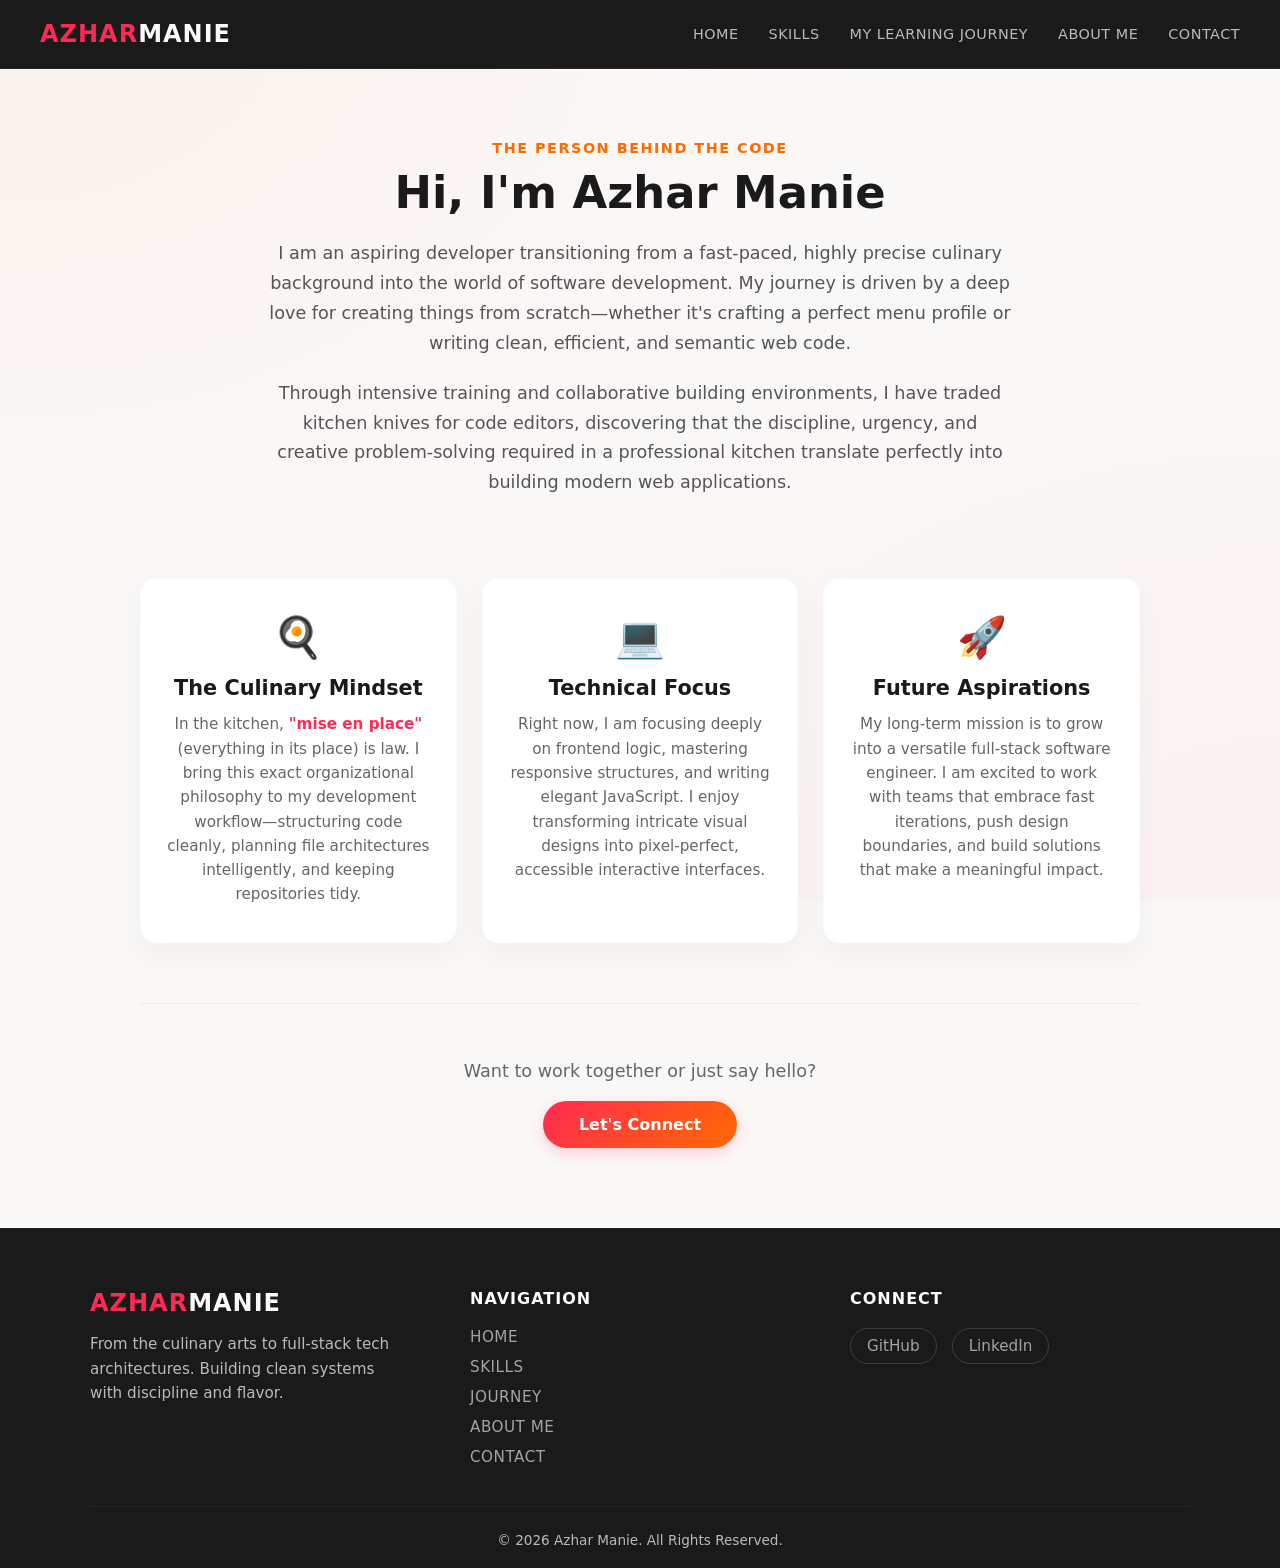
==== about.html @ bdbd527b "added my html and css files" ====
<!DOCTYPE html>
<html lang="en">
<head>
  <meta charset="UTF-8">
  <meta name="viewport" content="width=device-width, initial-scale=1.0">
  <title>My Journey | About Me</title>
  <link rel="stylesheet" href="./style.css">
</head>
<body class="about_body">

  <header>
    <h2 class="logo">AZHAR<span>MANIE</span></h2>
    <nav>
      <ul>
        <li><a href="./index.html">Home</a></li>
        <li><a href="./skills.html">Skills</a></li>
        <li><a href="./my_learning_journey.html">My Learning Journey</a></li>
        <li><a href="./about.html">About Me</a></li>
        <li><a href="./contact.html">Contact</a></li>
      </ul>
    </nav>
  </header>

  <main class="about_main">
    <!-- Profile Showcase Section -->
    <section class="about_profile">
      <div class="about_text">
        <span class="about_subtitle">The Person Behind The Code</span>
        <h1>Hi, I'm Azhar Manie</h1>
        <p>
          I am an aspiring developer transitioning from a fast-paced, highly precise culinary background into the world of software development. My journey is driven by a deep love for creating things from scratch—whether it's crafting a perfect menu profile or writing clean, efficient, and semantic web code.
        </p>
        <p>
          Through intensive training and collaborative building environments, I have traded kitchen knives for code editors, discovering that the discipline, urgency, and creative problem-solving required in a professional kitchen translate perfectly into building modern web applications.
        </p>
      </div>
    </section>

    <!-- Core Philosophy Grids -->
    <section class="about_grid">
      <div class="grid_card">
        <div class="card_icon">🍳</div>
        <h3>The Culinary Mindset</h3>
        <p>
          In the kitchen, <em>"mise en place"</em> (everything in its place) is law. I bring this exact organizational philosophy to my development workflow—structuring code cleanly, planning file architectures intelligently, and keeping repositories tidy.
        </p>
      </div>

      <div class="grid_card">
        <div class="card_icon">💻</div>
        <h3>Technical Focus</h3>
        <p>
          Right now, I am focusing deeply on frontend logic, mastering responsive structures, and writing elegant JavaScript. I enjoy transforming intricate visual designs into pixel-perfect, accessible interactive interfaces.
        </p>
      </div>

      <div class="grid_card">
        <div class="card_icon">🚀</div>
        <h3>Future Aspirations</h3>
        <p>
          My long-term mission is to grow into a versatile full-stack software engineer. I am excited to work with teams that embrace fast iterations, push design boundaries, and build solutions that make a meaningful impact.
        </p>
      </div>
    </section>

    <!-- Bottom Contact CTA -->
    <div class="about_cta_container">
      <p>Want to work together or just say hello?</p>
      <a href="./contact.html" class="about_btn">Let's Connect</a>
    </div>
  </main>

  <!-- Global Footer Component -->
  <footer>
    <div class="footer_container">
      <div class="footer_brand">
        <h3 class="logo">AZHAR<span>MANIE</span></h3>
        <p>From the culinary arts to full-stack tech architectures. Building clean systems with discipline and flavor.</p>
      </div>
      
      <div class="footer_links">
        <h4>Navigation</h4>
        <ul>
          <li><a href="./index.html">Home</a></li>
          <li><a href="./skills.html">Skills</a></li>
          <li><a href="./my_learning_journey.html">Journey</a></li>
          <li><a href="./about.html">About Me</a></li>
          <li><a href="./contact.html">Contact</a></li>
        </ul>
      </div>
      
      <div class="footer_socials">
        <h4>Connect</h4>
        <div class="social_icons">
          <a href="https://github.com/chefmanie27-pixel" target="_blank" rel="noopener" aria-label="GitHub">GitHub</a>
          <a href="https://www.linkedin.com/in/azhar-manie-b48244403" target="_blank" rel="noopener" aria-label="LinkedIn">LinkedIn</a>
        </div>
      </div>
    </div>
    
    <div class="footer_bottom">
      <p>&copy; 2026 Azhar Manie. All Rights Reserved.</p>
    </div>
  </footer>
  
</body>
</html>
---- style.css ----
html {
  scroll-behavior: smooth;
}

/* Base styles */
body {
  margin: 0;
  padding: 0;
  font-family: system-ui, -apple-system, BlinkMacSystemFont, 'Segoe UI', Roboto, Oxygen, Ubuntu, Cantarell, 'Open Sans', 'Helvetica Neue', sans-serif;
  background-color: #fff;
}

/* Header & Nav */
header {
  background-color: #1a1a1a; 
  color: white;
  padding: 20px 40px;
  display: flex;
  justify-content: space-between;
  align-items: center;
  position: fixed; 
  top: 0;
  left: 0;
  right: 0;
  box-sizing: border-box;
  z-index: 100;
  border-bottom: 1px solid rgba(255, 255, 255, 0.05);
}

ul {
  list-style-type: none;
  margin: 0;
  padding: 0;
  gap: 30px;
  display: flex;
}

li {
  cursor: pointer;
  text-transform: uppercase;
  font-size: 0.9rem;
  letter-spacing: 0.5px;
}

nav a {
  color: rgba(255, 255, 255, 0.7);
  text-decoration: none;
  transition: all 0.2s ease;
}

nav a:hover {
  color: #ff6a00; 
}

/* Logo */
.logo {
  font-size: 24px;
  font-weight: bold;
  color: #ff2a54; 
  margin: 0;
  letter-spacing: 1px;
}

.logo span {
  color: rgb(252, 249, 249);
}

/* Hero Section */
.hero {
  background: linear-gradient(-45deg, #ff2a54, #ff6a00, #ff2a54, #ff6a00); 
  width: 100%;
  height: 100vh;
  box-sizing: border-box;
  display: flex;
  flex-direction: column;
  justify-content: center;
  align-items: center;
  position: relative;
  padding: 100px 20px 20px 20px; 
  background-size: 400% 400%;
  animation: gradientBG 9s ease infinite;
}

/* Updated Keyframes for visible movement */
@keyframes gradientBG {
  0% {
    background-position: 0% 50%;
  }
  50% {
    background-position: 100% 50%;
  }
  100% {
    background-position: 0% 50%;
  }
}

/* Gradient-Matched Frosted Glass Showcase Card */
.hero_card {
  background: linear-gradient(
    135deg,
    rgba(255, 42, 84, 0.15) 0%, 
    rgba(255, 106, 0, 0.1) 100%    
  );
  
  border: 1px solid rgba(255, 255, 255, 0.12); 
  border-radius: 24px;
  padding: 50px 40px;
  backdrop-filter: blur(18px); 
  -webkit-backdrop-filter: blur(18px);
  
  max-width: 550px;
  width: 100%;
  display: flex;
  flex-direction: column;
  align-items: center;
  text-align: center;
  box-shadow: 0 15px 50px rgba(0, 0, 0, 0.25);
  box-sizing: border-box;
}

.hero h1 {
  font-size: clamp(2.2rem, 6vw, 3.8rem); 
  text-transform: uppercase;
  font-weight: 800;
  letter-spacing: -0.5px;
  color: white;
  margin: 0;
  text-shadow: 0 2px 10px rgba(0, 0, 0, 0.1);
}

/* Quote Layout */
.quote-container {
  font-size: 1.2rem;
  color: rgba(255, 255, 255, 0.85);
  margin-top: 30px;
  text-align: center;
  max-width: 600px;
}

.quote-container blockquote {
  margin: 0 0 8px 0;
  font-style: italic;
}

.quote-container cite {
  font-size: 0.9rem;
  opacity: 0.7;
  display: block;
}

/* Premium Contrast Button */
.hero_btn {
  display: inline-block; 
  padding: 12px 32px;
  font-size: 0.95rem;
  font-weight: 600;
  background-color: white; 
  color: #ff2a54;
  text-decoration: none;
  border-radius: 30px;
  margin-top: 25px;
  box-shadow: 0 4px 15px rgba(0, 0, 0, 0.15);
  transition: all 0.3s cubic-bezier(0.16, 1, 0.3, 1);
}

.hero_btn:hover {
  transform: translateY(-2px);
  box-shadow: 0 6px 20px rgba(0, 0, 0, 0.22);
  background-color: #f8f9fa;
}

/* ==========================================
   Skills Table Styles 
   ========================================== */

/* Main layout fix to prevent content hiding under the fixed header */
.skills_main {
  padding-top: 140px; 
  max-width: 1100px;
  margin: 0 auto;
  padding-left: 20px;
  padding-right: 20px;
  padding-bottom: 60px; /* Space at the bottom of the page */
}

.skills {
  text-align: center;
  margin-bottom: 40px;
}

.skills h1 {
  font-size: 2.5rem;
  color: #1a1a1a;
  margin-bottom: 10px;
}

.skills p {
  color: #666;
  font-size: 1.1rem;
  margin-bottom: 40px;
}

/* Table Container for responsiveness */
.skills-table {
  width: 100%;
  border-collapse: separate;
  border-spacing: 0;
  margin: 20px 0;
  border-radius: 12px;
  overflow: hidden; 
  box-shadow: 0 10px 30px rgba(0, 0, 0, 0.08);
}

/* Table Header */
.skills-table thead tr {
  background: linear-gradient(135deg, #ff2a54, #ff6a00);
  color: #ffffff;
  text-align: left;
  font-weight: 600;
  text-transform: uppercase;
  font-size: 0.85rem;
  letter-spacing: 1px;
}

.skills-table th, 
.skills-table td {
  padding: 18px 24px;
}

/* Table Body Row Styling */
.skills-table tbody tr {
  border-bottom: 1px solid #eeeeee;
  transition: background-color 0.2s ease;
  background-color: #ffffff;
}

/* Alternating Row Colors */
.skills-table tbody tr:nth-of-type(even) {
  background-color: #fcfcfc;
}

/* Hover Effect (Frosted subtle pink hint) */
.skills-table tbody tr:hover {
  background-color: rgba(255, 42, 84, 0.04);
  cursor: default;
}

/* Last Row Border Fix */
.skills-table tbody tr:last-of-type {
  border-bottom: 2px solid #ff6a00;
}

/* Highlighting the Category Column */
.skills-table td strong {
  color: #ff2a54;
  font-weight: 600;
}

/* Base styles for Skills Page Layout */
.skills_body {
  margin: 0;
  padding: 0;
  font-family: system-ui, -apple-system, BlinkMacSystemFont, 'Segoe UI', Roboto, Oxygen, Ubuntu, Cantarell, 'Open Sans', 'Helvetica Neue', sans-serif;
  
  /* A luxurious, ultra-soft warm backdrop */
  background-color: #faf8f7; 
  background-image: 
    radial-gradient(at 0% 0%, rgba(255, 42, 84, 0.03) 0px, transparent 50%),
    radial-gradient(at 100% 100%, rgba(255, 106, 0, 0.04) 0px, transparent 50%);
  background-attachment: fixed;
}

/* Unique Button styling for Skills Page context */
.skills_cta_container {
  text-align: center;
  margin-top: 40px;
}

.skills_btn {
  display: inline-block;
  padding: 14px 36px;
  font-size: 1rem;
  font-weight: 600;
  background: linear-gradient(135deg, #ff2a54, #ff6a00);
  color: white;
  text-decoration: none;
  border-radius: 30px;
  box-shadow: 0 5px 15px rgba(255, 42, 84, 0.2);
  transition: all 0.3s ease;
}

.skills_btn:hover {
  transform: translateY(-2px);
  box-shadow: 0 8px 22px rgba(255, 42, 84, 0.35);
  filter: brightness(1.05);
}

/* ==========================================
   Learning Journey Styles 
   ========================================== */

.journey_body {
  margin: 0;
  padding: 0;
  font-family: system-ui, -apple-system, BlinkMacSystemFont, 'Segoe UI', Roboto, Oxygen, Ubuntu, Cantarell, 'Open Sans', 'Helvetica Neue', sans-serif;
  background-color: #faf8f7; 
  background-image: 
    radial-gradient(at 0% 100%, rgba(255, 106, 0, 0.03) 0px, transparent 50%),
    radial-gradient(at 100% 0%, rgba(255, 42, 84, 0.04) 0px, transparent 50%);
  background-attachment: fixed;
}

.journey_main {
  padding-top: 140px; 
  max-width: 800px;
  margin: 0 auto;
  padding-left: 20px;
  padding-right: 20px;
  padding-bottom: 80px;
}

.journey_intro {
  text-align: center;
  margin-bottom: 60px;
}

.journey_intro h1 {
  font-size: 2.5rem;
  color: #1a1a1a;
  margin-bottom: 10px;
}

.journey_intro p {
  color: #666;
  font-size: 1.1rem;
}

/* Timeline Layout Elements */
.timeline {
  position: relative;
  border-left: 3px solid rgba(255, 42, 84, 0.15);
  margin: 0 auto;
  padding-left: 30px;
  max-width: 650px;
}

.timeline_item {
  position: relative;
  margin-bottom: 40px;
}

/* Timeline Interactive Dots */
.timeline_dot {
  position: absolute;
  width: 14px;
  height: 14px;
  background-color: #fff;
  border: 3px solid #ff6a00;
  border-radius: 50%;
  left: -39px;
  top: 24px;
  transition: all 0.3s ease;
  z-index: 2;
}

.timeline_item:hover .timeline_dot {
  background-color: #ff2a54;
  transform: scale(1.2);
  box-shadow: 0 0 10px rgba(255, 42, 84, 0.5);
}

.timeline_date {
  font-size: 0.9rem;
  font-weight: 700;
  color: #ff6a00;
  text-transform: uppercase;
  letter-spacing: 1px;
  margin-bottom: 5px;
}

/* Glassmorphism Timeline Cards */
.timeline_content {
  background: #ffffff;
  padding: 25px;
  border-radius: 16px;
  box-shadow: 0 8px 25px rgba(0, 0, 0, 0.04);
  border: 1px solid rgba(0, 0, 0, 0.02);
  transition: transform 0.3s ease, box-shadow 0.3s ease;
}

.timeline_content:hover {
  transform: translateX(5px);
  box-shadow: 0 12px 30px rgba(0, 0, 0, 0.08);
}

/* Highlight style for present tech state */
.timeline_content.highlight {
  border-left: 4px solid #ff2a54;
  background: linear-gradient(to right, rgba(255, 42, 84, 0.01), #ffffff);
}

.timeline_content h3 {
  margin: 0 0 5px 0;
  font-size: 1.3rem;
  color: #1a1a1a;
}

.timeline_location {
  display: inline-block;
  font-size: 0.85rem;
  color: #ff2a54;
  font-weight: 600;
  margin-bottom: 12px;
}

.timeline_content p {
  margin: 0;
  color: #555;
  line-height: 1.6;
  font-size: 0.95rem;
}

/* Bottom Journey CTA styling */
.journey_cta_container {
  text-align: center;
  margin-top: 50px;
}

.journey_btn {
  display: inline-block;
  padding: 14px 36px;
  font-size: 1rem;
  font-weight: 600;
  background: #1a1a1a;
  color: white;
  text-decoration: none;
  border-radius: 30px;
  box-shadow: 0 5px 15px rgba(0, 0, 0, 0.15);
  transition: all 0.3s ease;
}

.journey_btn:hover {
  transform: translateY(-2px);
  background-color: #ff2a54;
  box-shadow: 0 8px 22px rgba(255, 42, 84, 0.35);
}

/* ==========================================
   About Me Page Styles 
   ========================================== */

.about_body {
  margin: 0;
  padding: 0;
  font-family: system-ui, -apple-system, BlinkMacSystemFont, 'Segoe UI', Roboto, Oxygen, Ubuntu, Cantarell, 'Open Sans', 'Helvetica Neue', sans-serif;
  background-color: #faf8f7; 
  background-image: 
    radial-gradient(at 100% 100%, rgba(255, 42, 84, 0.03) 0px, transparent 50%),
    radial-gradient(at 0% 0%, rgba(255, 106, 0, 0.04) 0px, transparent 50%);
  background-attachment: fixed;
}

.about_main {
  padding-top: 140px; 
  max-width: 1000px;
  margin: 0 auto;
  padding-left: 20px;
  padding-right: 20px;
  padding-bottom: 80px;
}

/* Profile Content Section */
.about_profile {
  display: flex;
  align-items: center;
  justify-content: center;
  margin-bottom: 60px;
  text-align: center;
}

.about_text {
  max-width: 750px;
}

.about_subtitle {
  display: block;
  font-size: 0.9rem;
  font-weight: 700;
  color: #ff6a00;
  text-transform: uppercase;
  letter-spacing: 1.5px;
  margin-bottom: 10px;
}

.about_text h1 {
  font-size: 2.8rem;
  color: #1a1a1a;
  margin: 0 0 20px 0;
}

.about_text p {
  color: #555;
  font-size: 1.1rem;
  line-height: 1.7;
  margin-bottom: 20px;
}

/* Philosophy 3-Column Grid Layout */
.about_grid {
  display: grid;
  grid-template-columns: repeat(auto-fit, minmax(280px, 1fr));
  gap: 25px;
  margin-bottom: 60px;
}

.grid_card {
  background: #ffffff;
  padding: 35px 25px;
  border-radius: 16px;
  box-shadow: 0 10px 30px rgba(0, 0, 0, 0.04);
  border: 1px solid rgba(0, 0, 0, 0.01);
  transition: transform 0.3s ease, box-shadow 0.3s ease;
  text-align: center;
}

.grid_card:hover {
  transform: translateY(-5px);
  box-shadow: 0 15px 35px rgba(0, 0, 0, 0.08);
}

.card_icon {
  font-size: 2.5rem;
  margin-bottom: 15px;
}

.grid_card h3 {
  font-size: 1.3rem;
  color: #1a1a1a;
  margin: 0 0 12px 0;
}

.grid_card p {
  color: #666;
  font-size: 0.95rem;
  line-height: 1.6;
  margin: 0;
}

.grid_card em {
  color: #ff2a54;
  font-style: normal;
  font-weight: 600;
}

/* Bottom Profile CTA Layout */
.about_cta_container {
  text-align: center;
  border-top: 1px solid rgba(0, 0, 0, 0.06);
  padding-top: 40px;
}

.about_cta_container p {
  font-size: 1.1rem;
  color: #666;
  margin-bottom: 20px;
}

.about_btn {
  display: inline-block;
  padding: 14px 36px;
  font-size: 1rem;
  font-weight: 600;
  background: linear-gradient(135deg, #ff2a54, #ff6a00);
  color: white;
  text-decoration: none;
  border-radius: 30px;
  box-shadow: 0 5px 15px rgba(255, 42, 84, 0.2);
  transition: all 0.3s ease;
}

.about_btn:hover {
  transform: translateY(-2px);
  box-shadow: 0 8px 22px rgba(255, 42, 84, 0.35);
  filter: brightness(1.05);
}

/* ==========================================
   Contact Page Styles 
   ========================================== */

.contact_body {
  margin: 0;
  padding: 0;
  font-family: system-ui, -apple-system, BlinkMacSystemFont, 'Segoe UI', Roboto, Oxygen, Ubuntu, Cantarell, 'Open Sans', 'Helvetica Neue', sans-serif;
  background-color: #faf8f7; 
  background-image: 
    radial-gradient(at 0% 0%, rgba(255, 42, 84, 0.04) 0px, transparent 50%),
    radial-gradient(at 100% 100%, rgba(255, 106, 0, 0.03) 0px, transparent 50%);
  background-attachment: fixed;
}

.contact_main {
  padding-top: 140px; 
  max-width: 1000px;
  margin: 0 auto;
  padding-left: 20px;
  padding-right: 20px;
  padding-bottom: 80px;
}

.contact_intro {
  text-align: center;
  margin-bottom: 50px;
}

.contact_subtitle {
  display: block;
  font-size: 0.9rem;
  font-weight: 700;
  color: #ff6a00;
  text-transform: uppercase;
  letter-spacing: 1.5px;
  margin-bottom: 10px;
}

.contact_intro h1 {
  font-size: 2.5rem;
  color: #1a1a1a;
  margin: 0 0 10px 0;
}

.contact_intro p {
  color: #666;
  font-size: 1.1rem;
  max-width: 600px;
  margin: 0 auto;
}

/* Form & Info Layout Wrap */
.contact_container {
  display: grid;
  grid-template-columns: repeat(auto-fit, minmax(320px, 1fr));
  gap: 40px;
  background: #ffffff;
  border-radius: 24px;
  padding: 40px;
  box-shadow: 0 15px 40px rgba(0, 0, 0, 0.04);
  border: 1px solid rgba(0, 0, 0, 0.01);
}

/* Left Column Info Details */
.contact_info {
  padding-right: 20px;
}

.contact_info h3 {
  font-size: 1.6rem;
  color: #1a1a1a;
  margin: 0 0 15px 0;
}

.contact_info > p {
  color: #666;
  line-height: 1.6;
  margin-bottom: 35px;
}

.info_list {
  display: flex;
  flex-direction: column;
  gap: 25px;
}

.info_item {
  display: flex;
  align-items: flex-start;
  gap: 15px;
}

.info_icon {
  font-size: 1.4rem;
  background: rgba(255, 42, 84, 0.08);
  padding: 10px;
  border-radius: 12px;
  line-height: 1;
}

.info_item h4 {
  margin: 0 0 4px 0;
  font-size: 1rem;
  color: #1a1a1a;
}

.info_item p, 
.info_item a {
  margin: 0;
  color: #555;
  text-decoration: none;
  font-size: 0.95rem;
  transition: color 0.2s ease;
}

.info_item a:hover {
  color: #ff2a54;
}

/* Right Column Input Processing Elements */
.contact_form {
  display: flex;
  flex-direction: column;
  gap: 20px;
}

.form_group {
  display: flex;
  flex-direction: column;
  gap: 8px;
}

.form_group label {
  font-size: 0.85rem;
  font-weight: 600;
  text-transform: uppercase;
  color: #1a1a1a;
  letter-spacing: 0.5px;
}

.form_group input,
.form_group textarea {
  padding: 14px 18px;
  border: 1px solid #e2e8f0;
  border-radius: 12px;
  font-family: inherit;
  font-size: 0.95rem;
  color: #1a1a1a;
  background-color: #fcfcfc;
  transition: all 0.2s ease;
}

.form_group input:focus,
.form_group textarea:focus {
  outline: none;
  border-color: #ff2a54;
  background-color: #fff;
  box-shadow: 0 0 0 3px rgba(255, 42, 84, 0.12);
}

/* Beautiful Action Button */
.contact_submit_btn {
  display: inline-block;
  padding: 14px 30px;
  font-size: 1rem;
  font-weight: 600;
  background: linear-gradient(135deg, #ff2a54, #ff6a00);
  color: white;
  border: none;
  border-radius: 30px;
  cursor: pointer;
  box-shadow: 0 5px 15px rgba(255, 42, 84, 0.2);
  transition: all 0.3s ease;
  align-self: flex-start;
  margin-top: 10px;
}

.contact_submit_btn:hover {
  transform: translateY(-2px);
  box-shadow: 0 8px 22px rgba(255, 42, 84, 0.35);
  filter: brightness(1.05);
}

/* Responsive adjustments for narrow viewports */
@media (max-width: 480px) {
  .contact_container {
    padding: 25px 20px;
  }
  .contact_submit_btn {
    width: 100%;
    align-self: center;
  }
}

/* ==========================================
   Global Footer Styles 
   ========================================== */

footer {
  background-color: #1a1a1a;
  color: rgba(255, 255, 255, 0.7);
  padding: 60px 20px 20px 20px;
  margin-top: auto; /* Pushes footer down if page content is short */
  border-top: 1px solid rgba(255, 255, 255, 0.05);
  font-family: system-ui, -apple-system, BlinkMacSystemFont, sans-serif;
}

.footer_container {
  max-width: 1100px;
  margin: 0 auto;
  display: grid;
  grid-template-columns: repeat(auto-fit, minmax(250px, 1fr));
  gap: 40px;
  padding-bottom: 40px;
}

/* Brand Column */
.footer_brand .logo {
  margin-bottom: 15px;
}

.footer_brand p {
  font-size: 0.95rem;
  line-height: 1.6;
  margin: 0;
  max-width: 320px;
}

/* Header Columns */
.footer_links h4,
.footer_socials h4 {
  color: #ffffff;
  font-size: 1rem;
  text-transform: uppercase;
  letter-spacing: 1px;
  margin: 0 0 20px 0;
}

/* Nav Link Redefinitions for Footer */
.footer_links ul {
  display: flex;
  flex-direction: column;
  gap: 12px;
}

.footer_links a {
  color: rgba(255, 255, 255, 0.6);
  text-decoration: none;
  font-size: 0.95rem;
  transition: color 0.2s ease;
}

.footer_links a:hover {
  color: #ff6a00;
}

/* Social Icon Blocks */
.social_icons {
  display: flex;
  gap: 15px;
}

.social_icons a {
  color: rgba(255, 255, 255, 0.6);
  text-decoration: none;
  font-size: 0.95rem;
  border: 1px solid rgba(255, 255, 255, 0.15);
  padding: 8px 16px;
  border-radius: 20px;
  transition: all 0.2s ease;
}

.social_icons a:hover {
  color: #fff;
  border-color: #ff2a54;
  background-color: #ff2a54;
}

/* Copyright Bar */
.footer_bottom {
  max-width: 1100px;
  margin: 0 auto;
  padding-top: 25px;
  border-top: 1px solid rgba(255, 255, 255, 0.05);
  text-align: center;
  font-size: 0.85rem;
}

.footer_bottom p {
  margin: 0;
}

/* Flex layout backup rule to ensure footers stay low on short viewport heights */
body {
  display: flex;
  flex-direction: column;
  min-height: 100vh;
}


/* ==========================================
   ADDED RESPONSIVE MEDIA QUERIES
   ========================================== */

/* Tablet & Smaller Devices (992px and below) */
@media (max-width: 992px) {
  header {
    padding: 15px 25px;
  }

  .skills_main, .journey_main, .about_main, .contact_main {
    padding-top: 100px; /* Accounts for narrower header on mobile */
  }

  .about_text h1 {
    font-size: 2.3rem;
  }
}

/* Small Tablets / Large Phones (768px and below) */
@media (max-width: 768px) {
  header {
    flex-direction: column;
    gap: 15px;
    text-align: center;
    position: static; /* Allows natural layout flow if menu elements wrap */
  }

  .skills_main, .journey_main, .about_main, .contact_main {
    padding-top: 40px; 
  }

  ul {
    gap: 15px;
    justify-content: center;
    flex-wrap: wrap;
  }

  .hero {
    height: auto;
    padding: 80px 20px;
  }

  .hero_card {
    padding: 35px 20px;
  }

  /* Transform table into card layout for smaller screens */
  .skills-table, 
  .skills-table thead, 
  .skills-table tbody, 
  .skills-table th, 
  .skills-table td, 
  .skills-table tr {
    display: block;
    width: 100%;
  }

  .skills-table thead {
    display: none; /* Hide standard headers */
  }

  .skills-table tbody tr {
    margin-bottom: 20px;
    border: 1px solid #e2e8f0;
    border-radius: 12px;
    box-shadow: 0 4px 10px rgba(0,0,0,0.02);
  }

  .skills-table td {
    text-align: right;
    padding-left: 50%;
    position: relative;
    border-bottom: 1px solid #f1f1f1;
  }

  .skills-table td:last-child {
    border-bottom: none;
  }

  /* Dynamically generate pseudo table headers on mobile */
  .skills-table td::before {
    content: attr(data-label);
    position: absolute;
    left: 20px;
    width: 45%;
    padding-right: 10px;
    text-align: left;
    font-weight: 600;
    color: #1a1a1a;
  }

  .skills-table td strong {
    display: inline-block;
  }

  /* Timeline line adjustment */
  .timeline {
    border-left: 2px solid rgba(255, 42, 84, 0.15);
    padding-left: 20px;
  }

  .timeline_dot {
    left: -29px;
    top: 22px;
  }
}

/* Extra Small Mobile Devices (480px and below) */
@media (max-width: 480px) {
  .logo {
    font-size: 20px;
  }

  li {
    font-size: 0.8rem;
  }

  .quote-container {
    font-size: 1rem;
  }

  .skills h1, .journey_intro h1, .contact_intro h1 {
    font-size: 2rem;
  }

  .about_text h1 {
    font-size: 1.8rem;
  }

  .contact_container {
    padding: 20px;
    gap: 25px;
  }

  .footer_container {
    gap: 30px;
  }
}
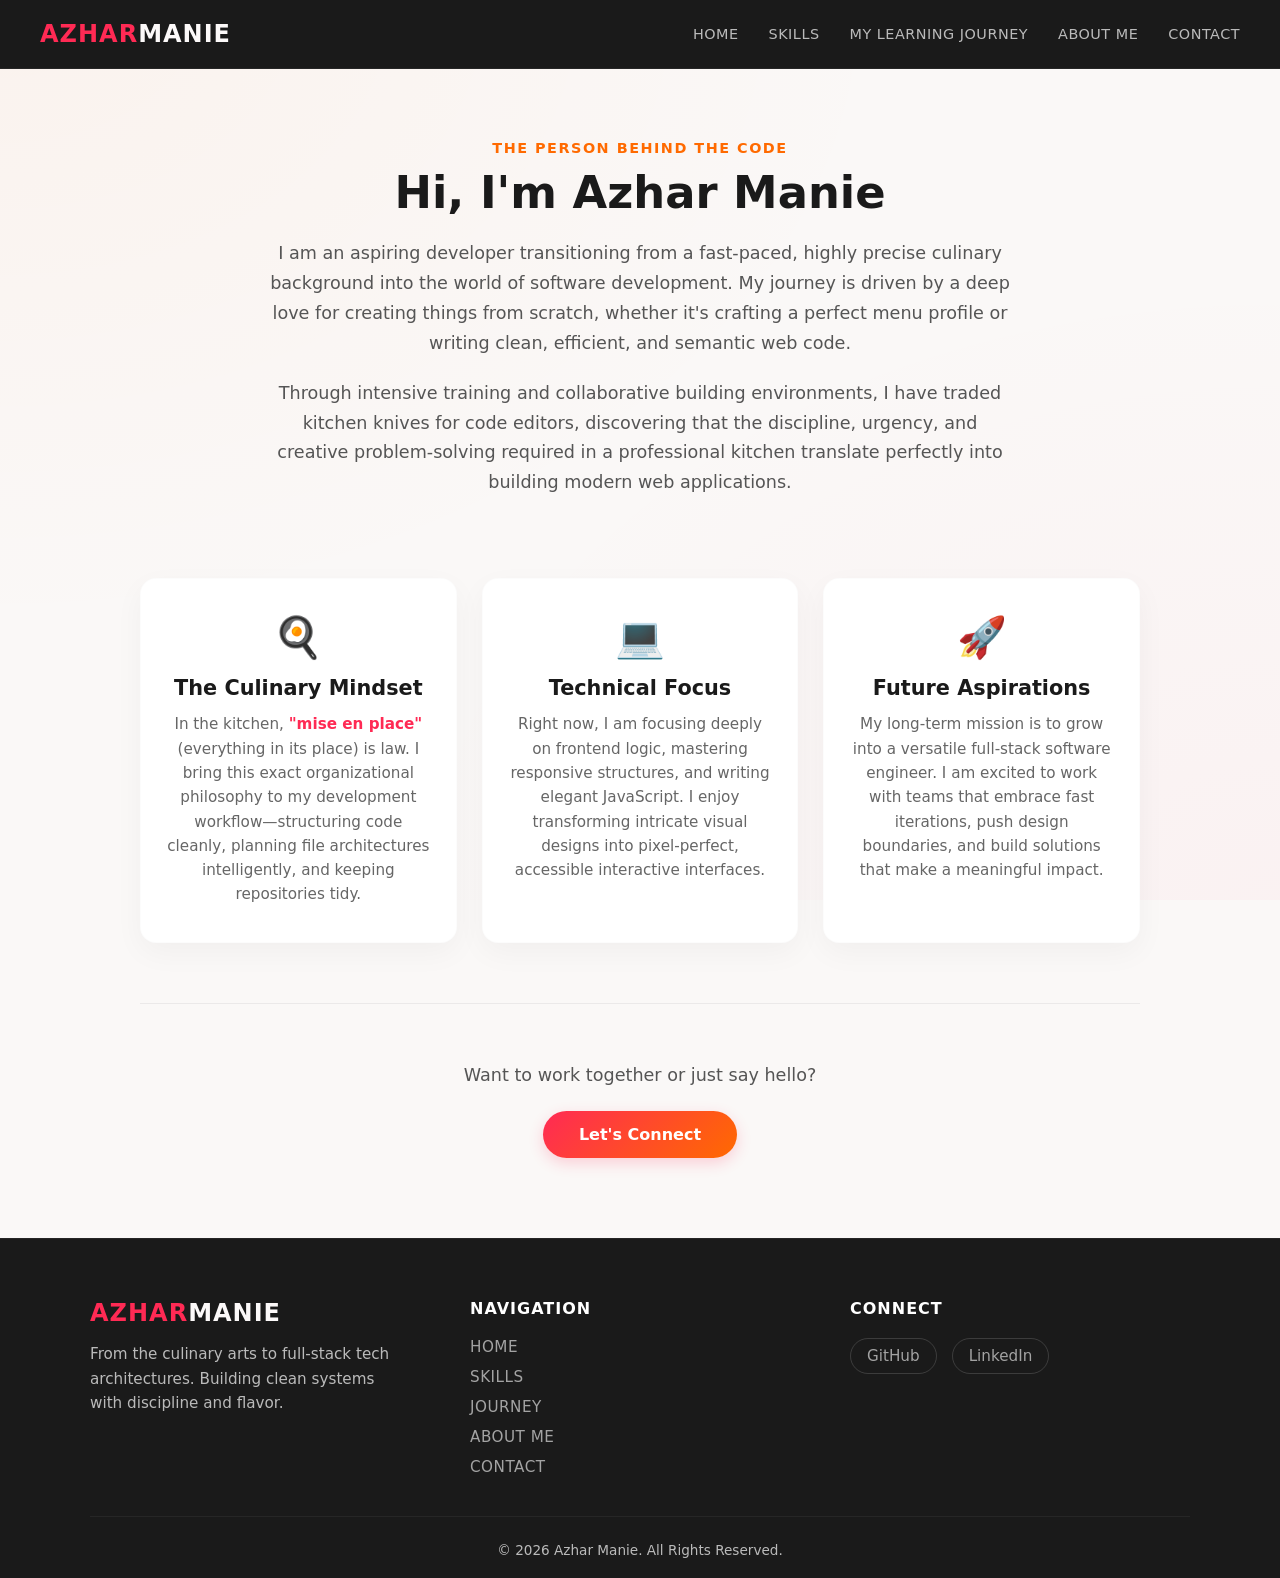
==== commit d595a94f: "updated links and fixed syntax" ====
--- a/about.html
+++ b/about.html
@@ -28,7 +28,7 @@
         <span class="about_subtitle">The Person Behind The Code</span>
         <h1>Hi, I'm Azhar Manie</h1>
         <p>
-          I am an aspiring developer transitioning from a fast-paced, highly precise culinary background into the world of software development. My journey is driven by a deep love for creating things from scratch—whether it's crafting a perfect menu profile or writing clean, efficient, and semantic web code.
+          I am an aspiring developer transitioning from a fast-paced, highly precise culinary background into the world of software development. My journey is driven by a deep love for creating things from scratch, whether it's crafting a perfect menu profile or writing clean, efficient, and semantic web code.
         </p>
         <p>
           Through intensive training and collaborative building environments, I have traded kitchen knives for code editors, discovering that the discipline, urgency, and creative problem-solving required in a professional kitchen translate perfectly into building modern web applications.
@@ -93,9 +93,10 @@
         <h4>Connect</h4>
         <div class="social_icons">
           <a href="https://github.com/chefmanie27-pixel" target="_blank" rel="noopener" aria-label="GitHub">GitHub</a>
-          <a href="https://www.linkedin.com/in/azhar-manie-b48244403" target="_blank" rel="noopener" aria-label="LinkedIn">LinkedIn</a>
+          <a href="https://www.linkedin.com/in/azhar-manie-b48244403/?skipRedirect=true" target="_blank" rel="noopener" aria-label="LinkedIn">LinkedIn</a>
         </div>
       </div>
+
     </div>
     
     <div class="footer_bottom">
--- a/style.css
+++ b/style.css
@@ -1,16 +1,23 @@
+/* ==========================================
+   1. Global Resets & Base Styles
+   ========================================== */
 html {
   scroll-behavior: smooth;
 }
 
-/* Base styles */
 body {
   margin: 0;
   padding: 0;
   font-family: system-ui, -apple-system, BlinkMacSystemFont, 'Segoe UI', Roboto, Oxygen, Ubuntu, Cantarell, 'Open Sans', 'Helvetica Neue', sans-serif;
   background-color: #fff;
-}
-
-/* Header & Nav */
+  display: flex;
+  flex-direction: column;
+  min-height: 100vh;
+}
+
+/* ==========================================
+   2. Header & Navigation Layout
+   ========================================== */
 header {
   background-color: #1a1a1a; 
   color: white;
@@ -27,6 +34,18 @@
   border-bottom: 1px solid rgba(255, 255, 255, 0.05);
 }
 
+.logo {
+  font-size: 24px;
+  font-weight: bold;
+  color: #ff2a54; 
+  margin: 0;
+  letter-spacing: 1px;
+}
+
+.logo span {
+  color: rgb(252, 249, 249);
+}
+
 ul {
   list-style-type: none;
   margin: 0;
@@ -52,20 +71,9 @@
   color: #ff6a00; 
 }
 
-/* Logo */
-.logo {
-  font-size: 24px;
-  font-weight: bold;
-  color: #ff2a54; 
-  margin: 0;
-  letter-spacing: 1px;
-}
-
-.logo span {
-  color: rgb(252, 249, 249);
-}
-
-/* Hero Section */
+/* ==========================================
+   3. Hero Section
+   ========================================== */
 .hero {
   background: linear-gradient(-45deg, #ff2a54, #ff6a00, #ff2a54, #ff6a00); 
   width: 100%;
@@ -81,33 +89,20 @@
   animation: gradientBG 9s ease infinite;
 }
 
-/* Updated Keyframes for visible movement */
 @keyframes gradientBG {
-  0% {
-    background-position: 0% 50%;
-  }
-  50% {
-    background-position: 100% 50%;
-  }
-  100% {
-    background-position: 0% 50%;
-  }
-}
-
-/* Gradient-Matched Frosted Glass Showcase Card */
+  0%, 100% { background-position: 0% 50%; }
+  50% { background-position: 100% 50%; }
+}
+
 .hero_card {
-  background: linear-gradient(
-    135deg,
-    rgba(255, 42, 84, 0.15) 0%, 
-    rgba(255, 106, 0, 0.1) 100%    
-  );
+  /* Replace 'background: black;' with this: */
+  background: linear-gradient(135deg, rgba(30, 30, 30, 0.75) 0%, rgba(0, 0, 0, 0.9) 100%);
   
   border: 1px solid rgba(255, 255, 255, 0.12); 
   border-radius: 24px;
   padding: 50px 40px;
   backdrop-filter: blur(18px); 
   -webkit-backdrop-filter: blur(18px);
-  
   max-width: 550px;
   width: 100%;
   display: flex;
@@ -128,7 +123,6 @@
   text-shadow: 0 2px 10px rgba(0, 0, 0, 0.1);
 }
 
-/* Quote Layout */
 .quote-container {
   font-size: 1.2rem;
   color: rgba(255, 255, 255, 0.85);
@@ -148,7 +142,6 @@
   display: block;
 }
 
-/* Premium Contrast Button */
 .hero_btn {
   display: inline-block; 
   padding: 12px 32px;
@@ -170,37 +163,69 @@
 }
 
 /* ==========================================
-   Skills Table Styles 
-   ========================================== */
-
-/* Main layout fix to prevent content hiding under the fixed header */
-.skills_main {
+   4. Shared Page Layout Adjustments
+   ========================================== */
+.skills_main, .journey_main, .about_main, .contact_main {
   padding-top: 140px; 
-  max-width: 1100px;
-  margin: 0 auto;
   padding-left: 20px;
   padding-right: 20px;
-  padding-bottom: 60px; /* Space at the bottom of the page */
-}
-
+  padding-bottom: 80px;
+  margin: 0 auto;
+}
+
+.skills_main, .contact_main { max-width: 1100px; }
+.journey_main { max-width: 800px; }
+.about_main { max-width: 1000px; }
+
+.skills_body, .journey_body, .about_body, .contact_body {
+  margin: 0;
+  padding: 0;
+  background-color: #faf8f7; 
+  background-attachment: fixed;
+}
+
+.skills_body {
+  background-image: 
+    radial-gradient(at 0% 0%, rgba(255, 42, 84, 0.03) 0px, transparent 50%),
+    radial-gradient(at 100% 100%, rgba(255, 106, 0, 0.04) 0px, transparent 50%);
+}
+.journey_body {
+  background-image: 
+    radial-gradient(at 0% 100%, rgba(255, 106, 0, 0.03) 0px, transparent 50%),
+    radial-gradient(at 100% 0%, rgba(255, 42, 84, 0.04) 0px, transparent 50%);
+}
+.about_body {
+  background-image: 
+    radial-gradient(at 100% 100%, rgba(255, 42, 84, 0.03) 0px, transparent 50%),
+    radial-gradient(at 0% 0%, rgba(255, 106, 0, 0.04) 0px, transparent 50%);
+}
+.contact_body {
+  background-image: 
+    radial-gradient(at 0% 0%, rgba(255, 42, 84, 0.04) 0px, transparent 50%),
+    radial-gradient(at 100% 100%, rgba(255, 106, 0, 0.03) 0px, transparent 50%);
+}
+
+/* ==========================================
+   5. Skills Table & CTA Elements
+   ========================================== */
 .skills {
   text-align: center;
   margin-bottom: 40px;
 }
 
-.skills h1 {
+.skills h1, .journey_intro h1, .contact_intro h1 {
   font-size: 2.5rem;
   color: #1a1a1a;
   margin-bottom: 10px;
 }
 
-.skills p {
+.skills p, .journey_intro p, .contact_intro p {
   color: #666;
   font-size: 1.1rem;
-  margin-bottom: 40px;
-}
-
-/* Table Container for responsiveness */
+}
+
+.skills p { margin-bottom: 40px; }
+
 .skills-table {
   width: 100%;
   border-collapse: separate;
@@ -211,7 +236,6 @@
   box-shadow: 0 10px 30px rgba(0, 0, 0, 0.08);
 }
 
-/* Table Header */
 .skills-table thead tr {
   background: linear-gradient(135deg, #ff2a54, #ff6a00);
   color: #ffffff;
@@ -227,56 +251,40 @@
   padding: 18px 24px;
 }
 
-/* Table Body Row Styling */
 .skills-table tbody tr {
   border-bottom: 1px solid #eeeeee;
   transition: background-color 0.2s ease;
   background-color: #ffffff;
 }
 
-/* Alternating Row Colors */
 .skills-table tbody tr:nth-of-type(even) {
   background-color: #fcfcfc;
 }
 
-/* Hover Effect (Frosted subtle pink hint) */
 .skills-table tbody tr:hover {
   background-color: rgba(255, 42, 84, 0.04);
   cursor: default;
 }
 
-/* Last Row Border Fix */
 .skills-table tbody tr:last-of-type {
   border-bottom: 2px solid #ff6a00;
 }
 
-/* Highlighting the Category Column */
 .skills-table td strong {
   color: #ff2a54;
   font-weight: 600;
 }
 
-/* Base styles for Skills Page Layout */
-.skills_body {
-  margin: 0;
-  padding: 0;
-  font-family: system-ui, -apple-system, BlinkMacSystemFont, 'Segoe UI', Roboto, Oxygen, Ubuntu, Cantarell, 'Open Sans', 'Helvetica Neue', sans-serif;
-  
-  /* A luxurious, ultra-soft warm backdrop */
-  background-color: #faf8f7; 
-  background-image: 
-    radial-gradient(at 0% 0%, rgba(255, 42, 84, 0.03) 0px, transparent 50%),
-    radial-gradient(at 100% 100%, rgba(255, 106, 0, 0.04) 0px, transparent 50%);
-  background-attachment: fixed;
-}
-
-/* Unique Button styling for Skills Page context */
 .skills_cta_container {
   text-align: center;
-  margin-top: 40px;
-}
-
-.skills_btn {
+  margin-top: 50px;
+  display: flex;
+  justify-content: center;
+  align-items: center;
+  gap: 20px;
+}
+
+.skills_btn, .about_btn {
   display: inline-block;
   padding: 14px 36px;
   font-size: 1rem;
@@ -289,53 +297,42 @@
   transition: all 0.3s ease;
 }
 
-.skills_btn:hover {
+.skills_btn:hover, .about_btn:hover {
   transform: translateY(-2px);
   box-shadow: 0 8px 22px rgba(255, 42, 84, 0.35);
   filter: brightness(1.05);
 }
 
-/* ==========================================
-   Learning Journey Styles 
-   ========================================== */
-
-.journey_body {
-  margin: 0;
-  padding: 0;
-  font-family: system-ui, -apple-system, BlinkMacSystemFont, 'Segoe UI', Roboto, Oxygen, Ubuntu, Cantarell, 'Open Sans', 'Helvetica Neue', sans-serif;
-  background-color: #faf8f7; 
-  background-image: 
-    radial-gradient(at 0% 100%, rgba(255, 106, 0, 0.03) 0px, transparent 50%),
-    radial-gradient(at 100% 0%, rgba(255, 42, 84, 0.04) 0px, transparent 50%);
-  background-attachment: fixed;
-}
-
-.journey_main {
-  padding-top: 140px; 
-  max-width: 800px;
-  margin: 0 auto;
-  padding-left: 20px;
-  padding-right: 20px;
-  padding-bottom: 80px;
-}
-
+.skills_btn_outline {
+  display: inline-block;
+  padding: 13px 35px;
+  font-size: 1rem;
+  font-weight: 600;
+  color: #ff2a54;
+  background: #ffffff;
+  text-decoration: none;
+  border-radius: 30px;
+  border: 2px solid #ff2a54;
+  box-shadow: 0 5px 15px rgba(0, 0, 0, 0.03);
+  transition: all 0.3s cubic-bezier(0.16, 1, 0.3, 1);
+}
+
+.skills_btn_outline:hover {
+  transform: translateY(-2px);
+  color: #ffffff;
+  background: linear-gradient(135deg, #ff2a54, #ff6a00);
+  border-color: transparent;
+  box-shadow: 0 8px 22px rgba(255, 42, 84, 0.25);
+}
+
+/* ==========================================
+   6. Learning Journey Timeline Section
+   ========================================== */
 .journey_intro {
   text-align: center;
   margin-bottom: 60px;
 }
 
-.journey_intro h1 {
-  font-size: 2.5rem;
-  color: #1a1a1a;
-  margin-bottom: 10px;
-}
-
-.journey_intro p {
-  color: #666;
-  font-size: 1.1rem;
-}
-
-/* Timeline Layout Elements */
 .timeline {
   position: relative;
   border-left: 3px solid rgba(255, 42, 84, 0.15);
@@ -349,7 +346,6 @@
   margin-bottom: 40px;
 }
 
-/* Timeline Interactive Dots */
 .timeline_dot {
   position: absolute;
   width: 14px;
@@ -378,7 +374,6 @@
   margin-bottom: 5px;
 }
 
-/* Glassmorphism Timeline Cards */
 .timeline_content {
   background: #ffffff;
   padding: 25px;
@@ -393,7 +388,6 @@
   box-shadow: 0 12px 30px rgba(0, 0, 0, 0.08);
 }
 
-/* Highlight style for present tech state */
 .timeline_content.highlight {
   border-left: 4px solid #ff2a54;
   background: linear-gradient(to right, rgba(255, 42, 84, 0.01), #ffffff);
@@ -420,7 +414,6 @@
   font-size: 0.95rem;
 }
 
-/* Bottom Journey CTA styling */
 .journey_cta_container {
   text-align: center;
   margin-top: 50px;
@@ -446,30 +439,8 @@
 }
 
 /* ==========================================
-   About Me Page Styles 
-   ========================================== */
-
-.about_body {
-  margin: 0;
-  padding: 0;
-  font-family: system-ui, -apple-system, BlinkMacSystemFont, 'Segoe UI', Roboto, Oxygen, Ubuntu, Cantarell, 'Open Sans', 'Helvetica Neue', sans-serif;
-  background-color: #faf8f7; 
-  background-image: 
-    radial-gradient(at 100% 100%, rgba(255, 42, 84, 0.03) 0px, transparent 50%),
-    radial-gradient(at 0% 0%, rgba(255, 106, 0, 0.04) 0px, transparent 50%);
-  background-attachment: fixed;
-}
-
-.about_main {
-  padding-top: 140px; 
-  max-width: 1000px;
-  margin: 0 auto;
-  padding-left: 20px;
-  padding-right: 20px;
-  padding-bottom: 80px;
-}
-
-/* Profile Content Section */
+   7. About Me Styling
+   ========================================== */
 .about_profile {
   display: flex;
   align-items: center;
@@ -482,7 +453,7 @@
   max-width: 750px;
 }
 
-.about_subtitle {
+.about_subtitle, .contact_subtitle {
   display: block;
   font-size: 0.9rem;
   font-weight: 700;
@@ -498,14 +469,13 @@
   margin: 0 0 20px 0;
 }
 
-.about_text p {
+.about_text p, .about_cta_container p {
   color: #555;
   font-size: 1.1rem;
   line-height: 1.7;
   margin-bottom: 20px;
 }
 
-/* Philosophy 3-Column Grid Layout */
 .about_grid {
   display: grid;
   grid-template-columns: repeat(auto-fit, minmax(280px, 1fr));
@@ -552,91 +522,25 @@
   font-weight: 600;
 }
 
-/* Bottom Profile CTA Layout */
 .about_cta_container {
   text-align: center;
   border-top: 1px solid rgba(0, 0, 0, 0.06);
   padding-top: 40px;
 }
 
-.about_cta_container p {
-  font-size: 1.1rem;
-  color: #666;
-  margin-bottom: 20px;
-}
-
-.about_btn {
-  display: inline-block;
-  padding: 14px 36px;
-  font-size: 1rem;
-  font-weight: 600;
-  background: linear-gradient(135deg, #ff2a54, #ff6a00);
-  color: white;
-  text-decoration: none;
-  border-radius: 30px;
-  box-shadow: 0 5px 15px rgba(255, 42, 84, 0.2);
-  transition: all 0.3s ease;
-}
-
-.about_btn:hover {
-  transform: translateY(-2px);
-  box-shadow: 0 8px 22px rgba(255, 42, 84, 0.35);
-  filter: brightness(1.05);
-}
-
-/* ==========================================
-   Contact Page Styles 
-   ========================================== */
-
-.contact_body {
-  margin: 0;
-  padding: 0;
-  font-family: system-ui, -apple-system, BlinkMacSystemFont, 'Segoe UI', Roboto, Oxygen, Ubuntu, Cantarell, 'Open Sans', 'Helvetica Neue', sans-serif;
-  background-color: #faf8f7; 
-  background-image: 
-    radial-gradient(at 0% 0%, rgba(255, 42, 84, 0.04) 0px, transparent 50%),
-    radial-gradient(at 100% 100%, rgba(255, 106, 0, 0.03) 0px, transparent 50%);
-  background-attachment: fixed;
-}
-
-.contact_main {
-  padding-top: 140px; 
-  max-width: 1000px;
-  margin: 0 auto;
-  padding-left: 20px;
-  padding-right: 20px;
-  padding-bottom: 80px;
-}
-
+/* ==========================================
+   8. Contact Information & Processing Form
+   ========================================== */
 .contact_intro {
   text-align: center;
   margin-bottom: 50px;
 }
 
-.contact_subtitle {
-  display: block;
-  font-size: 0.9rem;
-  font-weight: 700;
-  color: #ff6a00;
-  text-transform: uppercase;
-  letter-spacing: 1.5px;
-  margin-bottom: 10px;
-}
-
-.contact_intro h1 {
-  font-size: 2.5rem;
-  color: #1a1a1a;
-  margin: 0 0 10px 0;
-}
-
 .contact_intro p {
-  color: #666;
-  font-size: 1.1rem;
   max-width: 600px;
   margin: 0 auto;
 }
 
-/* Form & Info Layout Wrap */
 .contact_container {
   display: grid;
   grid-template-columns: repeat(auto-fit, minmax(320px, 1fr));
@@ -648,7 +552,6 @@
   border: 1px solid rgba(0, 0, 0, 0.01);
 }
 
-/* Left Column Info Details */
 .contact_info {
   padding-right: 20px;
 }
@@ -704,7 +607,6 @@
   color: #ff2a54;
 }
 
-/* Right Column Input Processing Elements */
 .contact_form {
   display: flex;
   flex-direction: column;
@@ -745,7 +647,6 @@
   box-shadow: 0 0 0 3px rgba(255, 42, 84, 0.12);
 }
 
-/* Beautiful Action Button */
 .contact_submit_btn {
   display: inline-block;
   padding: 14px 30px;
@@ -768,28 +669,15 @@
   filter: brightness(1.05);
 }
 
-/* Responsive adjustments for narrow viewports */
-@media (max-width: 480px) {
-  .contact_container {
-    padding: 25px 20px;
-  }
-  .contact_submit_btn {
-    width: 100%;
-    align-self: center;
-  }
-}
-
-/* ==========================================
-   Global Footer Styles 
-   ========================================== */
-
+/* ==========================================
+   9. Structural Site Footer
+   ========================================== */
 footer {
   background-color: #1a1a1a;
   color: rgba(255, 255, 255, 0.7);
   padding: 60px 20px 20px 20px;
-  margin-top: auto; /* Pushes footer down if page content is short */
+  margin-top: auto; 
   border-top: 1px solid rgba(255, 255, 255, 0.05);
-  font-family: system-ui, -apple-system, BlinkMacSystemFont, sans-serif;
 }
 
 .footer_container {
@@ -801,7 +689,6 @@
   padding-bottom: 40px;
 }
 
-/* Brand Column */
 .footer_brand .logo {
   margin-bottom: 15px;
 }
@@ -813,7 +700,6 @@
   max-width: 320px;
 }
 
-/* Header Columns */
 .footer_links h4,
 .footer_socials h4 {
   color: #ffffff;
@@ -823,7 +709,6 @@
   margin: 0 0 20px 0;
 }
 
-/* Nav Link Redefinitions for Footer */
 .footer_links ul {
   display: flex;
   flex-direction: column;
@@ -841,7 +726,6 @@
   color: #ff6a00;
 }
 
-/* Social Icon Blocks */
 .social_icons {
   display: flex;
   gap: 15px;
@@ -863,7 +747,6 @@
   background-color: #ff2a54;
 }
 
-/* Copyright Bar */
 .footer_bottom {
   max-width: 1100px;
   margin: 0 auto;
@@ -877,95 +760,70 @@
   margin: 0;
 }
 
-/* Flex layout backup rule to ensure footers stay low on short viewport heights */
-body {
-  display: flex;
-  flex-direction: column;
-  min-height: 100vh;
-}
-
-
-/* ==========================================
-   ADDED RESPONSIVE MEDIA QUERIES
-   ========================================== */
-
-/* Tablet & Smaller Devices (992px and below) */
+/* ==========================================
+   10. Media Queries & Responsive Layouts
+   ========================================== */
+
+/* Tablet & Smaller Devices */
 @media (max-width: 992px) {
   header {
     padding: 15px 25px;
   }
-
   .skills_main, .journey_main, .about_main, .contact_main {
-    padding-top: 100px; /* Accounts for narrower header on mobile */
-  }
-
+    padding-top: 100px; 
+  }
   .about_text h1 {
     font-size: 2.3rem;
   }
 }
 
-/* Small Tablets / Large Phones (768px and below) */
+/* Small Tablets / Large Phones */
 @media (max-width: 768px) {
   header {
     flex-direction: column;
     gap: 15px;
     text-align: center;
-    position: static; /* Allows natural layout flow if menu elements wrap */
-  }
-
+  }
   .skills_main, .journey_main, .about_main, .contact_main {
-    padding-top: 40px; 
-  }
-
+    padding-top: 140px; 
+  }
   ul {
     gap: 15px;
     justify-content: center;
     flex-wrap: wrap;
   }
-
   .hero {
     height: auto;
     padding: 80px 20px;
   }
-
   .hero_card {
     padding: 35px 20px;
   }
 
-  /* Transform table into card layout for smaller screens */
-  .skills-table, 
-  .skills-table thead, 
-  .skills-table tbody, 
-  .skills-table th, 
-  .skills-table td, 
-  .skills-table tr {
+  /* Structural UI Flattening for Native Responsive Mobile Tables */
+  .skills-table, .skills-table thead, .skills-table tbody, .skills-table th, .skills-table td, .skills-table tr {
     display: block;
     width: 100%;
   }
-
   .skills-table thead {
-    display: none; /* Hide standard headers */
-  }
-
+    display: none; 
+  }
   .skills-table tbody tr {
     margin-bottom: 20px;
     border: 1px solid #e2e8f0;
     border-radius: 12px;
     box-shadow: 0 4px 10px rgba(0,0,0,0.02);
   }
-
   .skills-table td {
     text-align: right;
     padding-left: 50%;
     position: relative;
     border-bottom: 1px solid #f1f1f1;
-  }
-
+    box-sizing: border-box;
+  }
   .skills-table td:last-child {
     border-bottom: none;
   }
-
-  /* Dynamically generate pseudo table headers on mobile */
   .skills-table td::before {
     content: attr(data-label);
     position: absolute;
@@ -976,50 +834,44 @@
     font-weight: 600;
     color: #1a1a1a;
   }
-
   .skills-table td strong {
     display: inline-block;
   }
 
-  /* Timeline line adjustment */
   .timeline {
     border-left: 2px solid rgba(255, 42, 84, 0.15);
     padding-left: 20px;
   }
-
   .timeline_dot {
     left: -29px;
     top: 22px;
   }
 }
 
-/* Extra Small Mobile Devices (480px and below) */
+/* Extra Small Mobile Devices */
 @media (max-width: 480px) {
-  .logo {
-    font-size: 20px;
-  }
-
-  li {
-    font-size: 0.8rem;
-  }
-
-  .quote-container {
-    font-size: 1rem;
-  }
-
-  .skills h1, .journey_intro h1, .contact_intro h1 {
-    font-size: 2rem;
-  }
-
-  .about_text h1 {
-    font-size: 1.8rem;
-  }
-
+  .logo { font-size: 20px; }
+  li { font-size: 0.8rem; }
+  .quote-container { font-size: 1rem; }
+  .skills h1, .journey_intro h1, .contact_intro h1 { font-size: 2rem; }
+  .about_text h1 { font-size: 1.8rem; }
+  
+  .skills_cta_container {
+    flex-direction: column;
+    gap: 15px;
+  }
+  .skills_btn, .skills_btn_outline {
+    width: 80%;
+    box-sizing: border-box;
+  }
   .contact_container {
     padding: 20px;
     gap: 25px;
   }
-
+  .contact_submit_btn {
+    width: 100%;
+    align-self: center;
+  }
   .footer_container {
     gap: 30px;
   }
